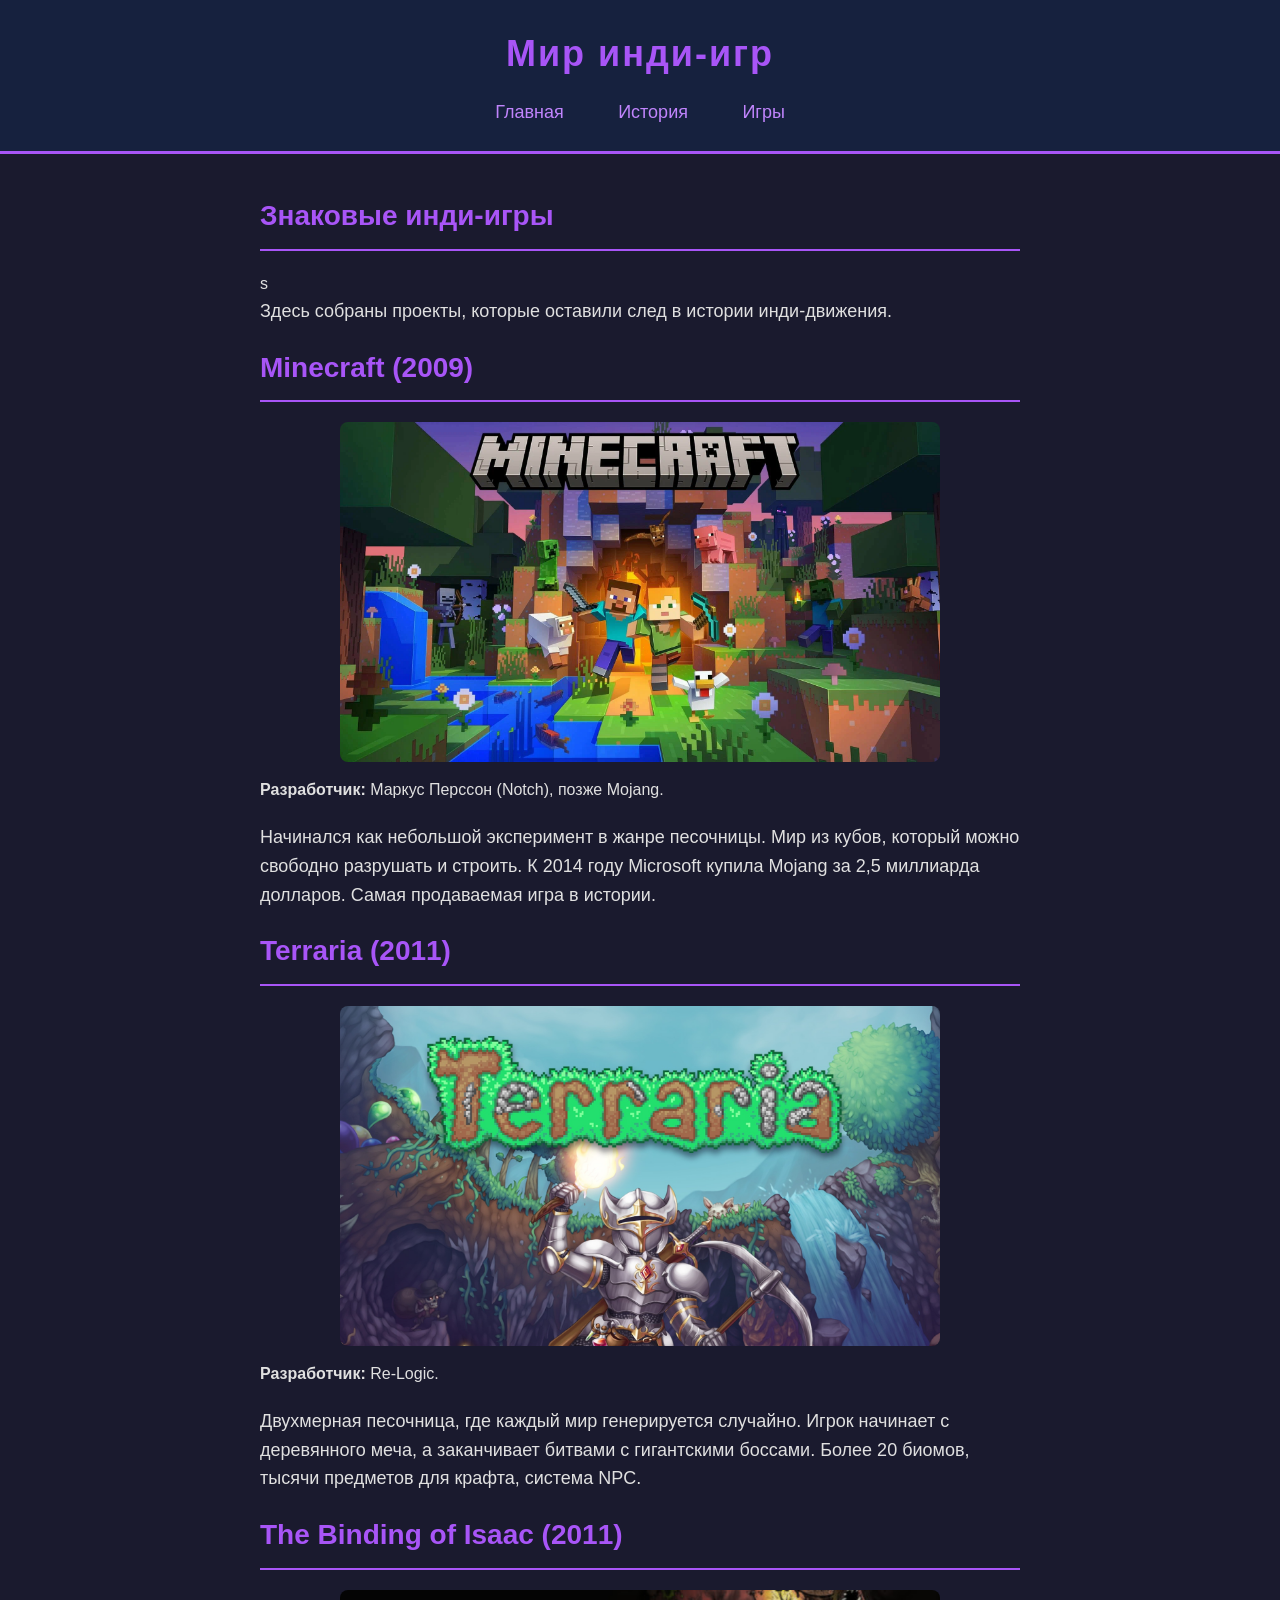
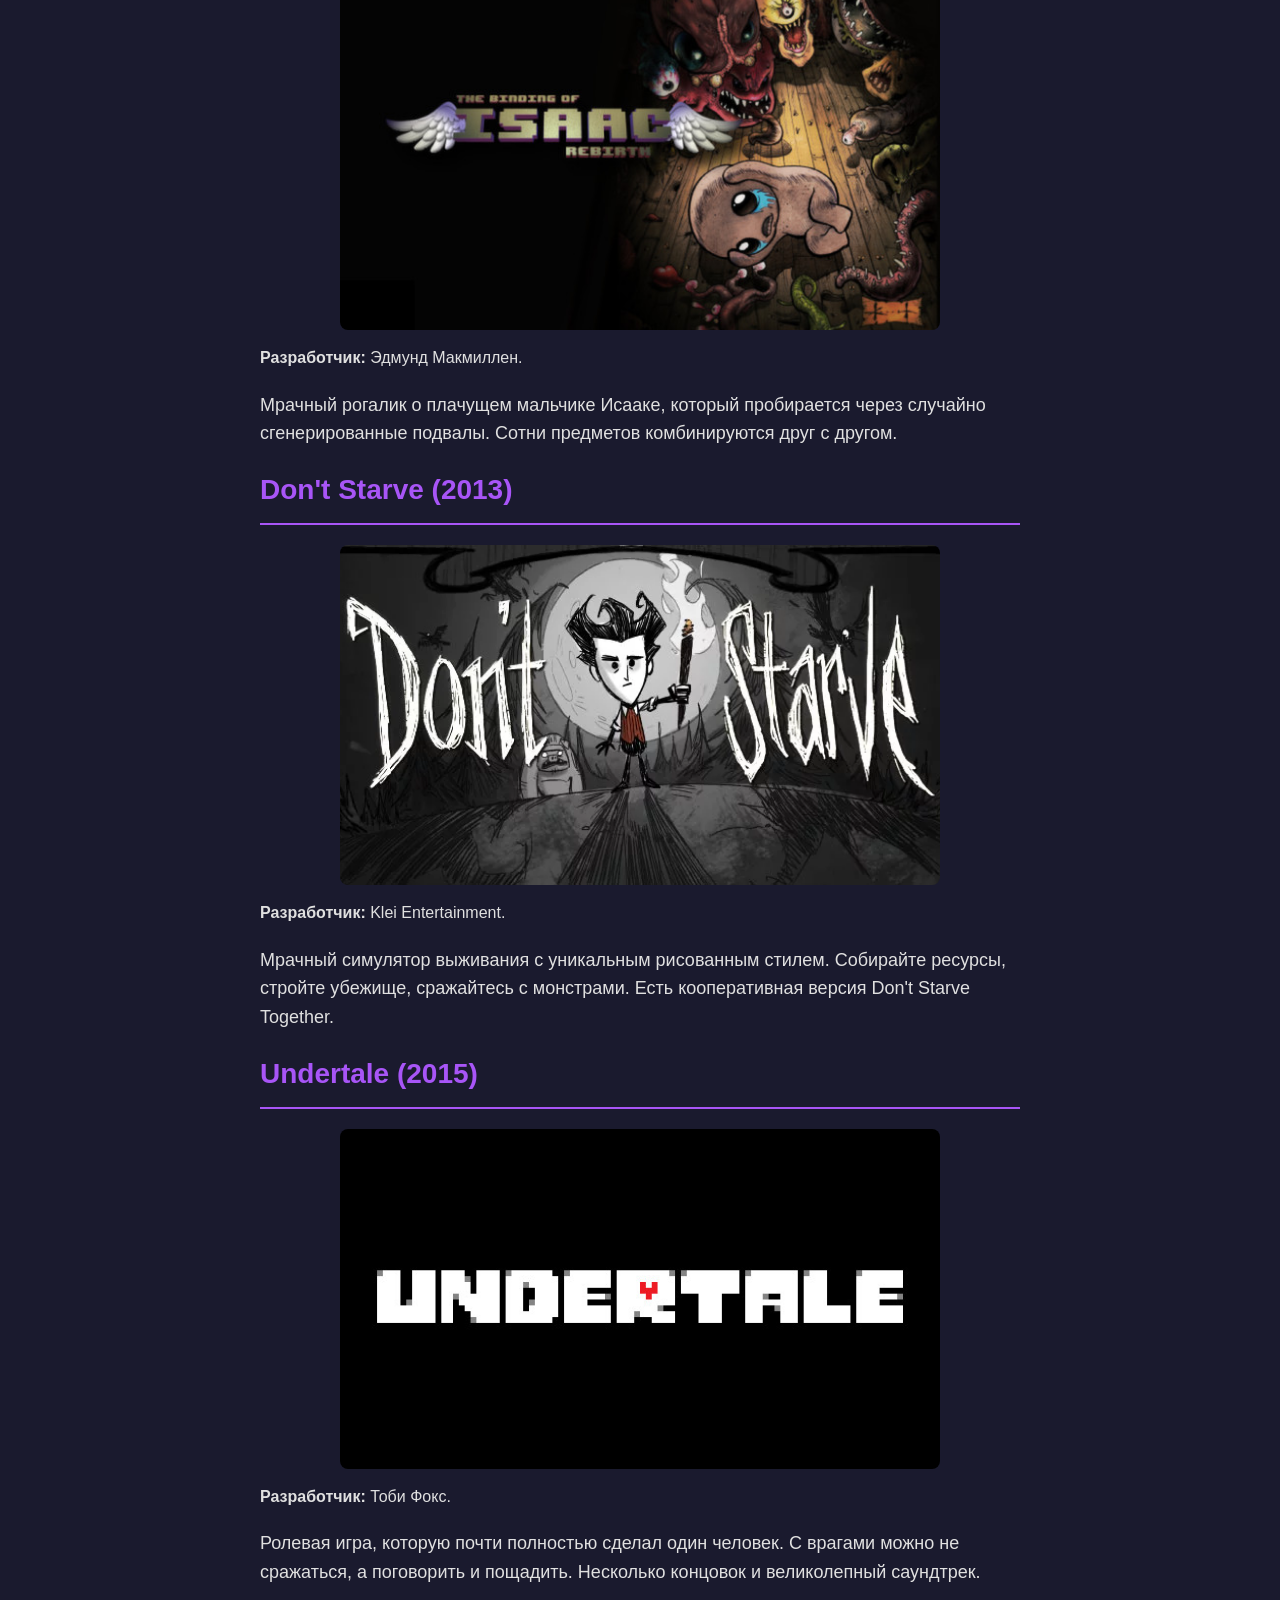
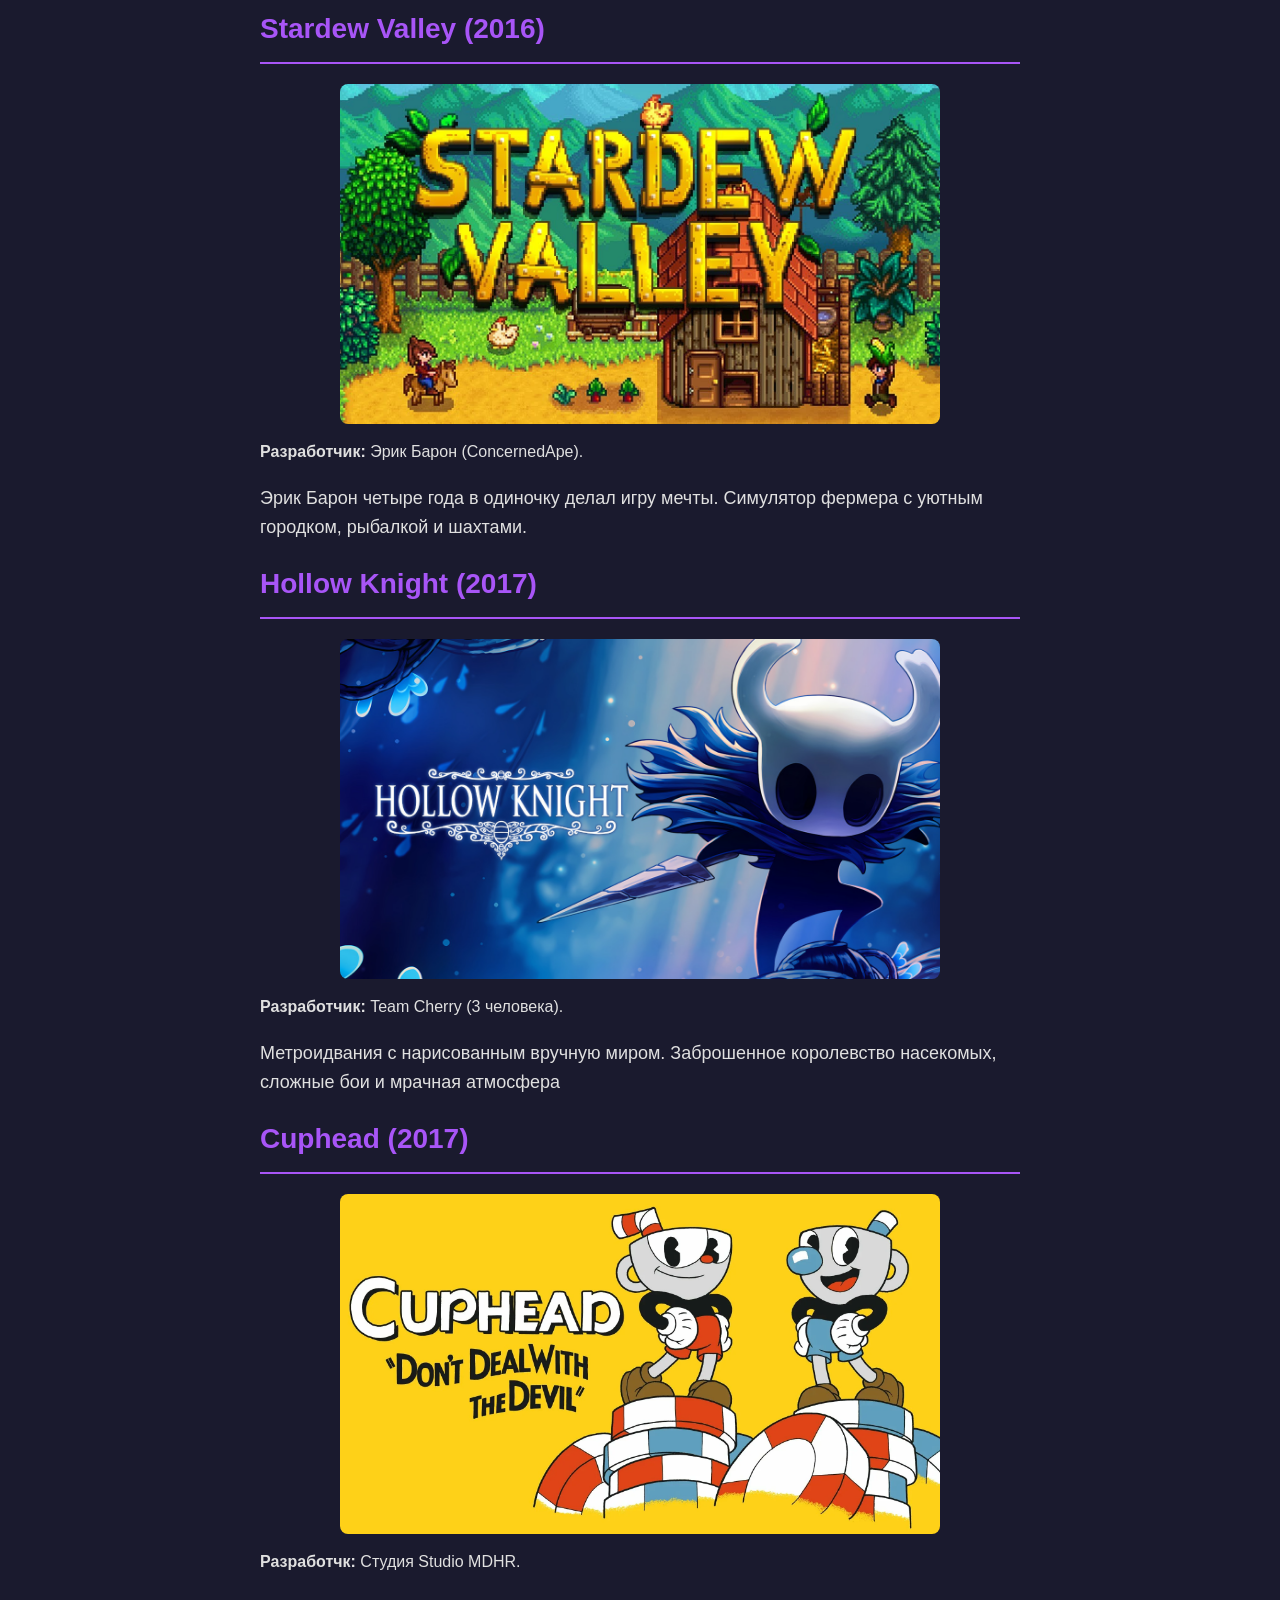
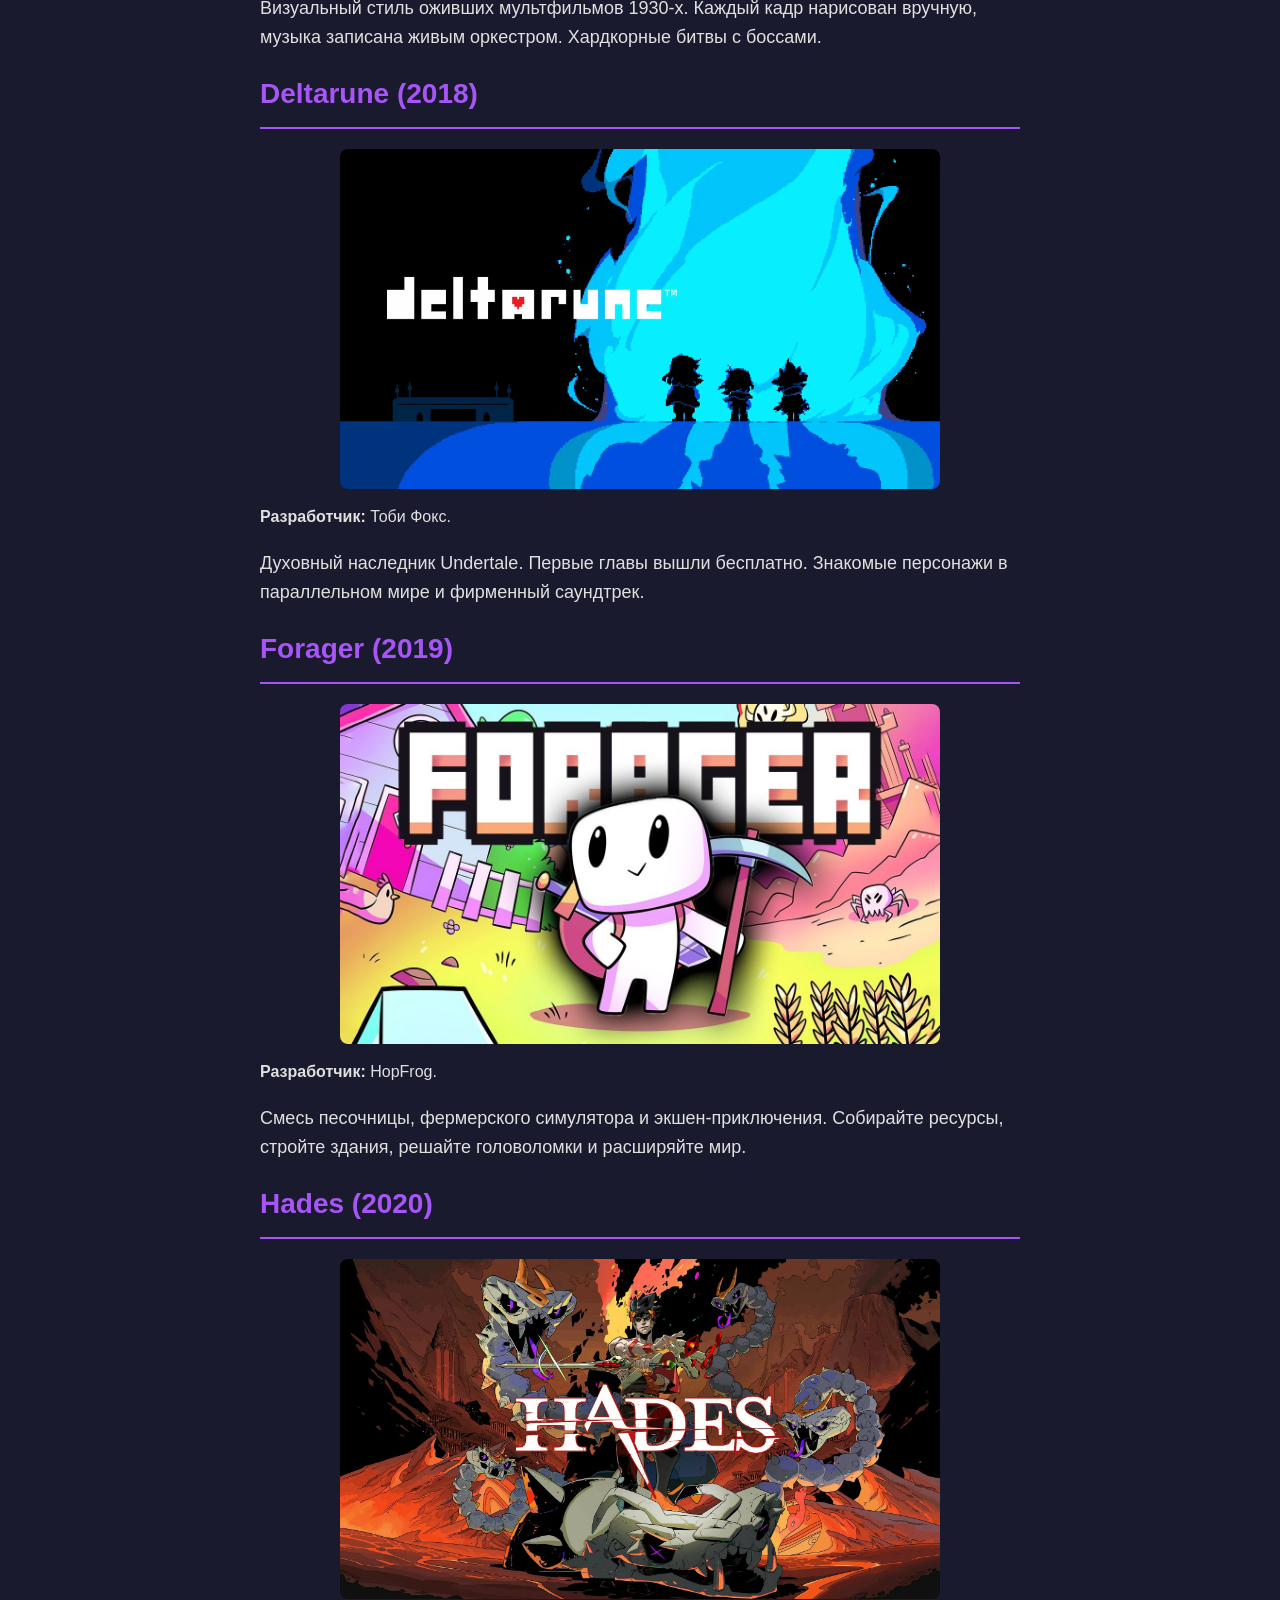
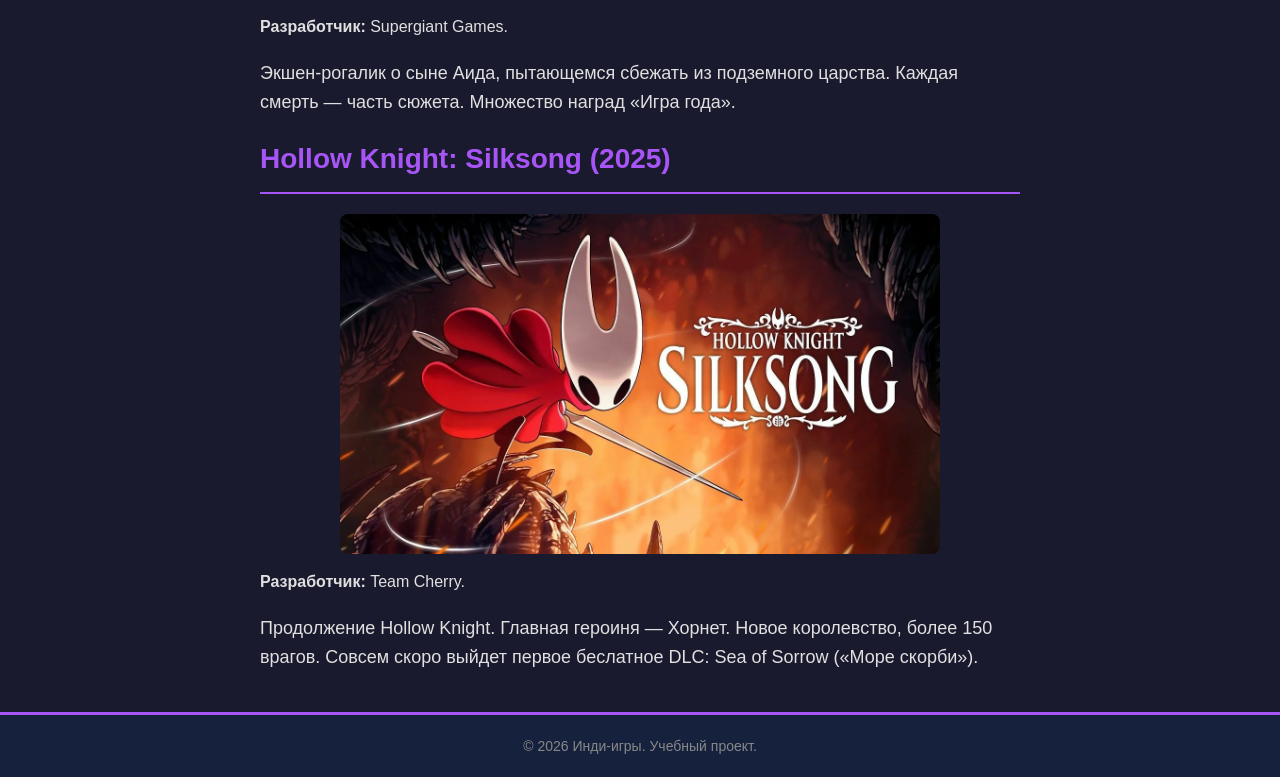
==== games.html @ d83503a0 "Первый коммит" ====
<!DOCTYPE html>
<html lang="ru">
<head>
    <meta charset="UTF-8">
    <meta name="viewport" content="width=device-width, initial-scale=1.0">
    <title>Инди-игры — Игры</title>
    <link rel="stylesheet" href="css/style.css">
</head>
<body>
    <header>
        <h1>Мир инди-игр</h1>
        <nav>
            <a href="index.html">Главная</a>
            <a href="history.html">История</a>
            <a href="games.html">Игры</a>
        </nav>
    </header>
    <main>
        <h2>Знаковые инди-игры</h2>s
        
        <p>Здесь собраны проекты, которые оставили след в истории инди-движения.</p>
        
        <h2>Minecraft (2009)</h2>
        <img src="img/minecraft.jpg" alt="Minecraft"
        <p><strong>Разработчик:</strong> Маркус Перссон (Notch), позже Mojang.</p>
        <p>Начинался как небольшой эксперимент в жанре песочницы. Мир из кубов, который можно свободно разрушать и строить. К 2014 году Microsoft купила Mojang за 2,5 миллиарда долларов. Самая продаваемая игра в истории.</p>
        
        <h2>Terraria (2011)</h2>
        <img src="img/terraria.jpg" alt="Terraria"
        <p><strong>Разработчик:</strong> Re-Logic.</p>
        <p>Двухмерная песочница, где каждый мир генерируется случайно. Игрок начинает с деревянного меча, а заканчивает битвами с гигантскими боссами. Более 20 биомов, тысячи предметов для крафта, система NPC.</p>
        
        <h2>The Binding of Isaac (2011)</h2>
        <img src="img/isaac.jpg" alt="The Binding of Isaac"
        <p><strong>Разработчик:</strong> Эдмунд Макмиллен.</p>
        <p>Мрачный рогалик о плачущем мальчике Исааке, который пробирается через случайно сгенерированные подвалы. Сотни предметов комбинируются друг с другом.</p>
        
        <h2>Don't Starve (2013)</h2>
        <img src="img/dontstarve.jpg" alt="Don't Starve"
        <p><strong>Разработчик:</strong> Klei Entertainment.</p>
        <p>Мрачный симулятор выживания с уникальным рисованным стилем. Собирайте ресурсы, стройте убежище, сражайтесь с монстрами. Есть кооперативная версия Don't Starve Together.</p>
        
        <h2>Undertale (2015)</h2>
        <img src="img/undertale.jpg" alt="Undertale"
        <p><strong>Разработчик:</strong> Тоби Фокс.</p>
        <p>Ролевая игра, которую почти полностью сделал один человек. С врагами можно не сражаться, а поговорить и пощадить. Несколько концовок и великолепный саундтрек.</p>
        
        <h2>Stardew Valley (2016)</h2>
        <img src="img/stardew.jpg" alt="Stardew Valley" 
        <p><strong>Разработчик:</strong> Эрик Барон (ConcernedApe).</p>
        <p>Эрик Барон четыре года в одиночку делал игру мечты. Симулятор фермера с уютным городком, рыбалкой и шахтами.</p>
        
        <h2>Hollow Knight (2017)</h2>
        <img src="img/hollowknight.jpg" alt="Hollow Knight"
        <p><strong>Разработчик:</strong> Team Cherry (3 человека).</p>
        <p>Метроидвания с нарисованным вручную миром. Заброшенное королевство насекомых, сложные бои и мрачная атмосфера </p>
        
        <h2>Cuphead (2017)</h2>
        <img src="img/cuphead.jpg" alt="Cuphead"
        <p><strong>Разработчк:</strong> Студия Studio MDHR.</p>
        <p>Визуальный стиль оживших мультфильмов 1930-х. Каждый кадр нарисован вручную, музыка записана живым оркестром. Хардкорные битвы с боссами.</p>
        
        <h2>Deltarune (2018)</h2>
        <img src="img/deltarune.jpg" alt="Deltarune"
        <p><strong>Разработчик:</strong> Тоби Фокс.</p>
        <p>Духовный наследник Undertale. Первые главы вышли бесплатно. Знакомые персонажи в параллельном мире и фирменный саундтрек.</p>
        
        <h2>Forager (2019)</h2>
        <img src="img/forager.jpg" alt="Forager"
        <p><strong>Разработчик:</strong> HopFrog.</p>
        <p>Смесь песочницы, фермерского симулятора и экшен-приключения. Собирайте ресурсы, стройте здания, решайте головоломки и расширяйте мир.</p>
        
        <h2>Hades (2020)</h2>
        <img src="img/hades.jpg" alt="Hades"
        <p><strong>Разработчик:</strong> Supergiant Games.</p>
        <p>Экшен-рогалик о сыне Аида, пытающемся сбежать из подземного царства. Каждая смерть — часть сюжета. Множество наград «Игра года».</p>
        
        <h2>Hollow Knight: Silksong (2025)</h2>
        <img src="img/silksong.jpg" alt="Hollow Knight Silksong"
        <p><strong>Разработчик:</strong> Team Cherry.</p>
        <p>Продолжение Hollow Knight. Главная героиня — Хорнет. Новое королевство, более 150 врагов. Совсем скоро выйдет первое беслатное DLC: Sea of Sorrow («Море скорби»).</p>
    </main>
    <footer>
        <p>© 2026 Инди-игры. Учебный проект.</p>
    </footer>
</body>
</html>
---- css/style.css ----
* {
    margin: 0;
    padding: 0;
    box-sizing: border-box;
}

body {
    font-family: 'Segoe UI', Tahoma, Geneva, Verdana, sans-serif;
    background-color: #1a1a2e;
    color: #e0e0e0;
    line-height: 1.6;
}

header {
    background-color: #16213e;
    padding: 25px 0;
    text-align: center;
    border-bottom: 3px solid #a855f7;
}

header h1 {
    font-size: 36px;
    color: #a855f7;
    letter-spacing: 2px;
    margin-bottom: 15px;
}

nav a {
    color: #c084fc;
    text-decoration: none;
    margin: 0 15px;
    font-size: 18px;
    padding: 5px 10px;
    transition: 0.3s;
    border-radius: 5px;
}

nav a:hover {
    color: #fff;
    background-color: #a855f7;
}

main {
    max-width: 800px;
    margin: 40px auto;
    padding: 0 20px;
    min-height: 60vh;
}

main h2 {
    font-size: 28px;
    color: #a855f7;
    margin-bottom: 20px;
    border-bottom: 2px solid #a855f7;
    padding-bottom: 10px;
}

main p {
    margin-bottom: 20px;
    font-size: 18px;
}

footer {
    background-color: #16213e;
    text-align: center;
    padding: 20px 0;
    border-top: 3px solid #a855f7;
    color: #888;
    font-size: 14px;
}main a {
    color: #c084fc;
}main img {
    width: 100%;
    max-width: 600px;
    height: 340px;
    object-fit: cover;
    margin-bottom: 15px;
    border-radius: 8px;
    display: block;
    margin-left: auto;
    margin-right: auto;
}
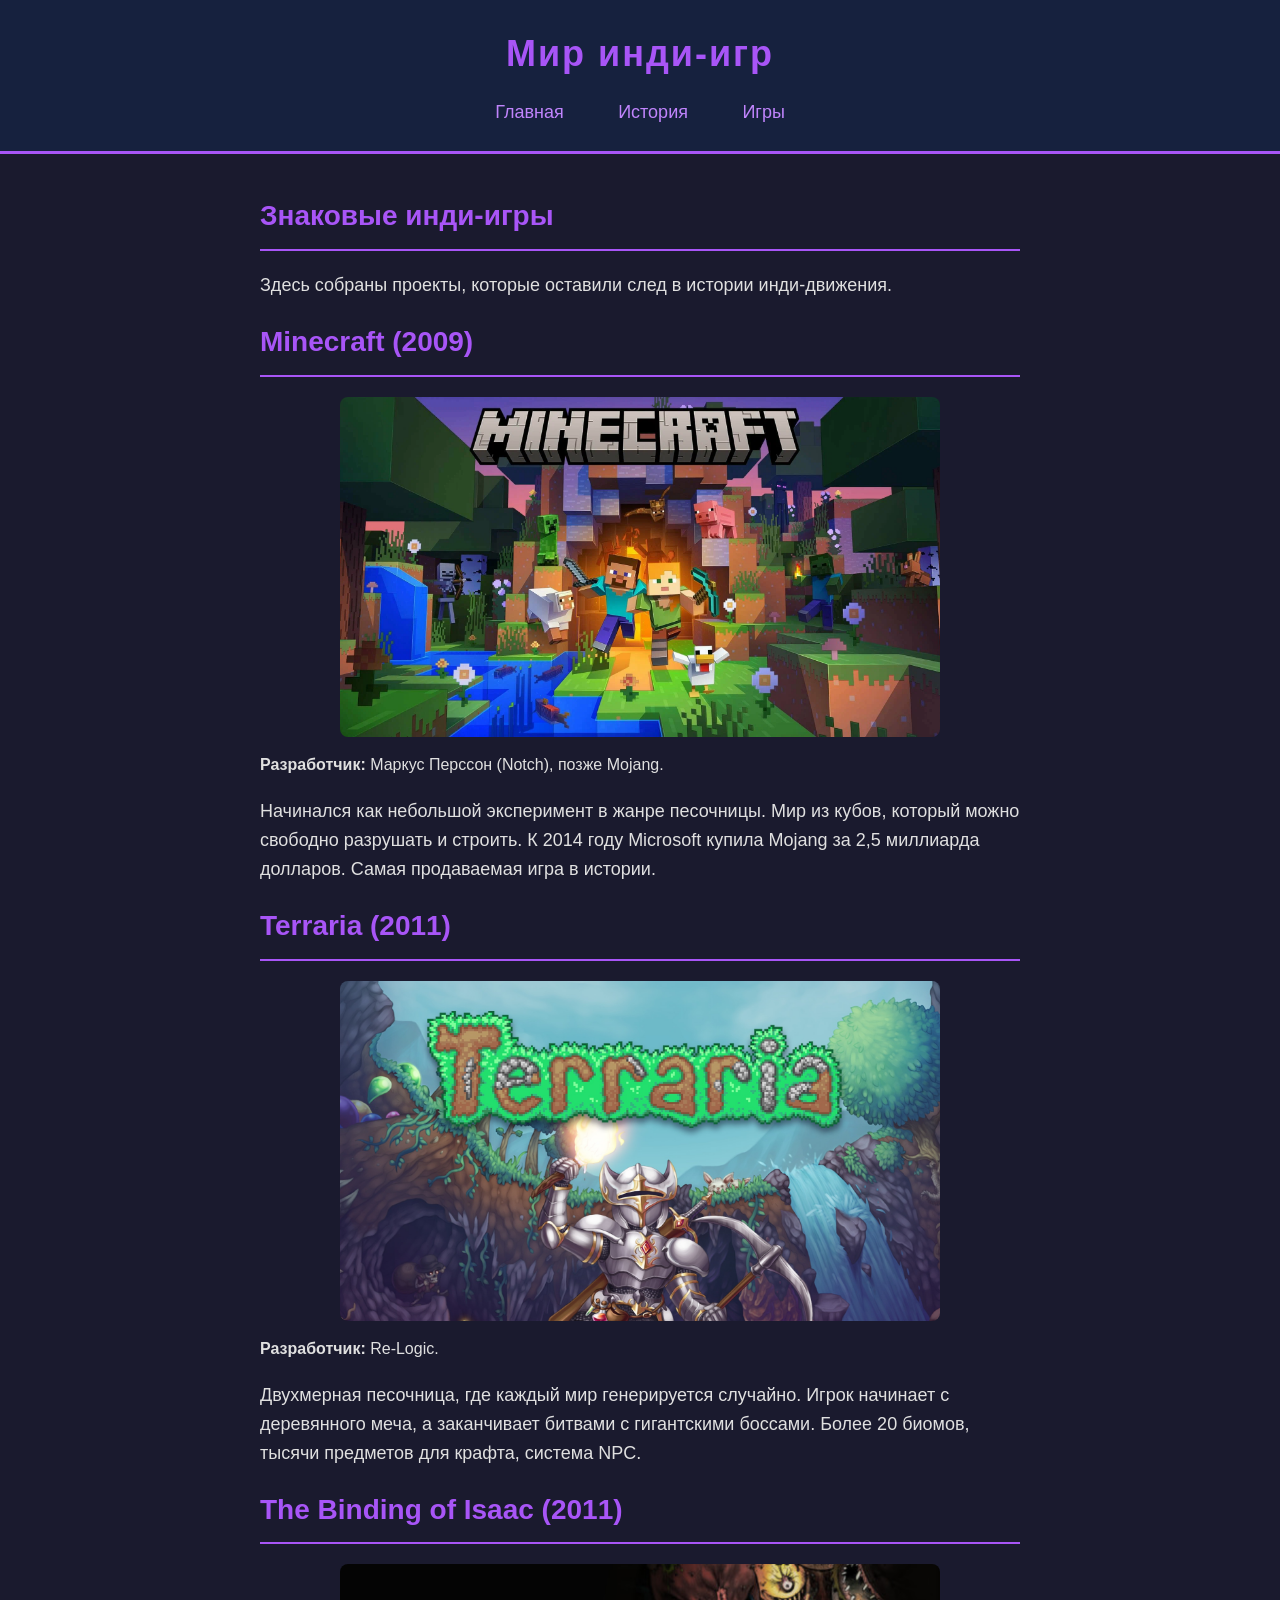
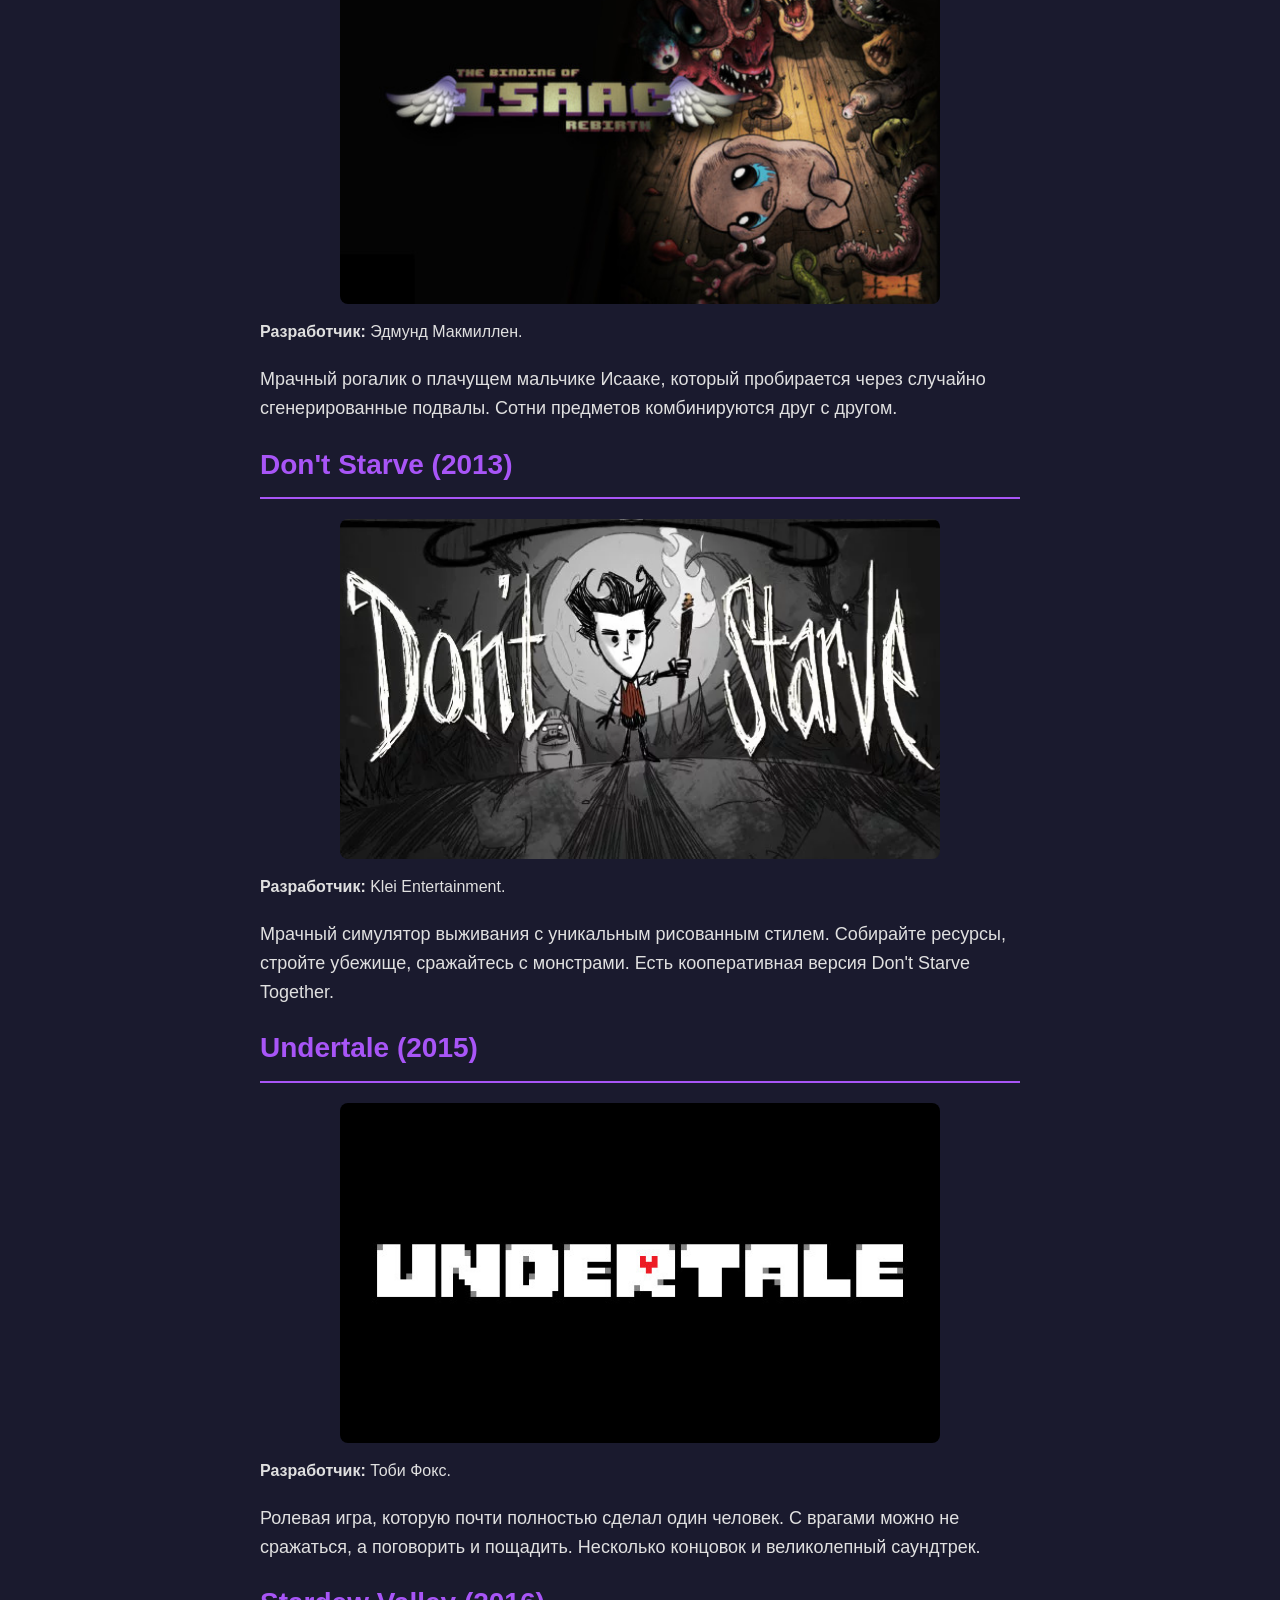
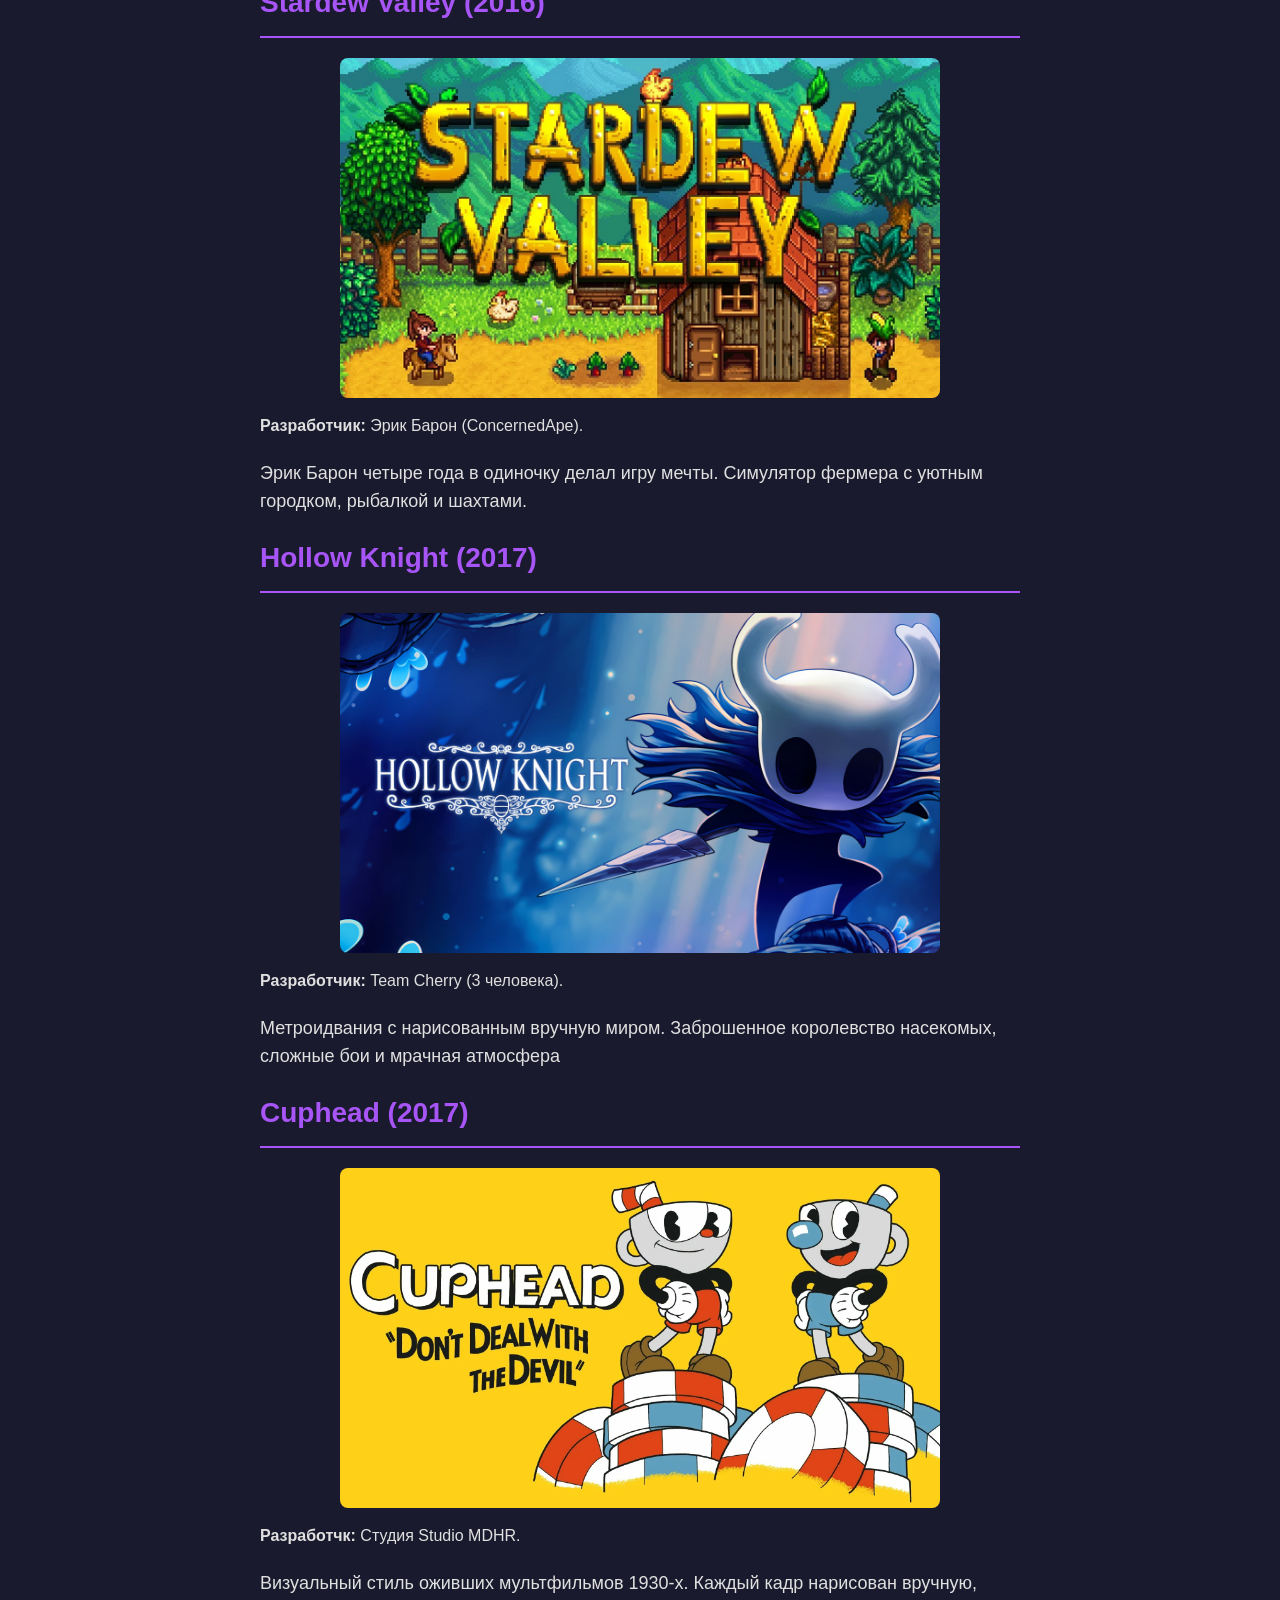
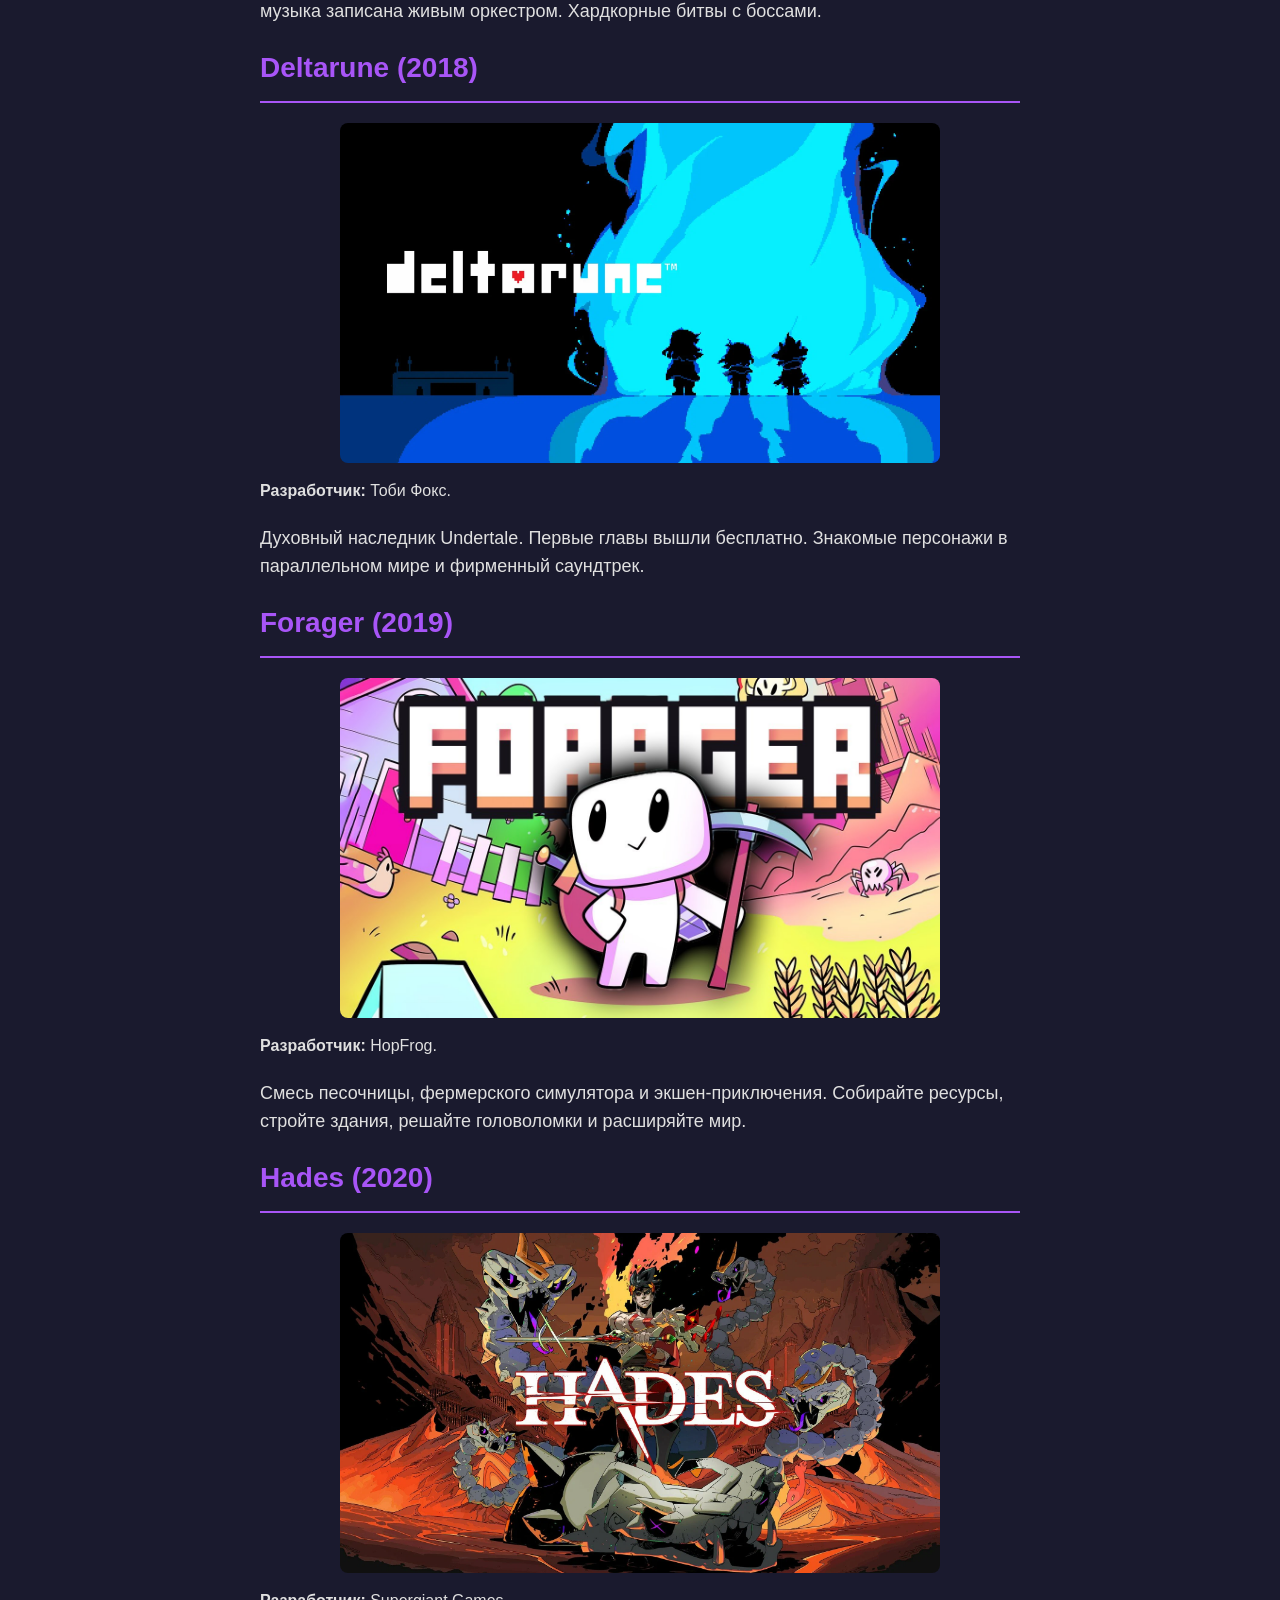
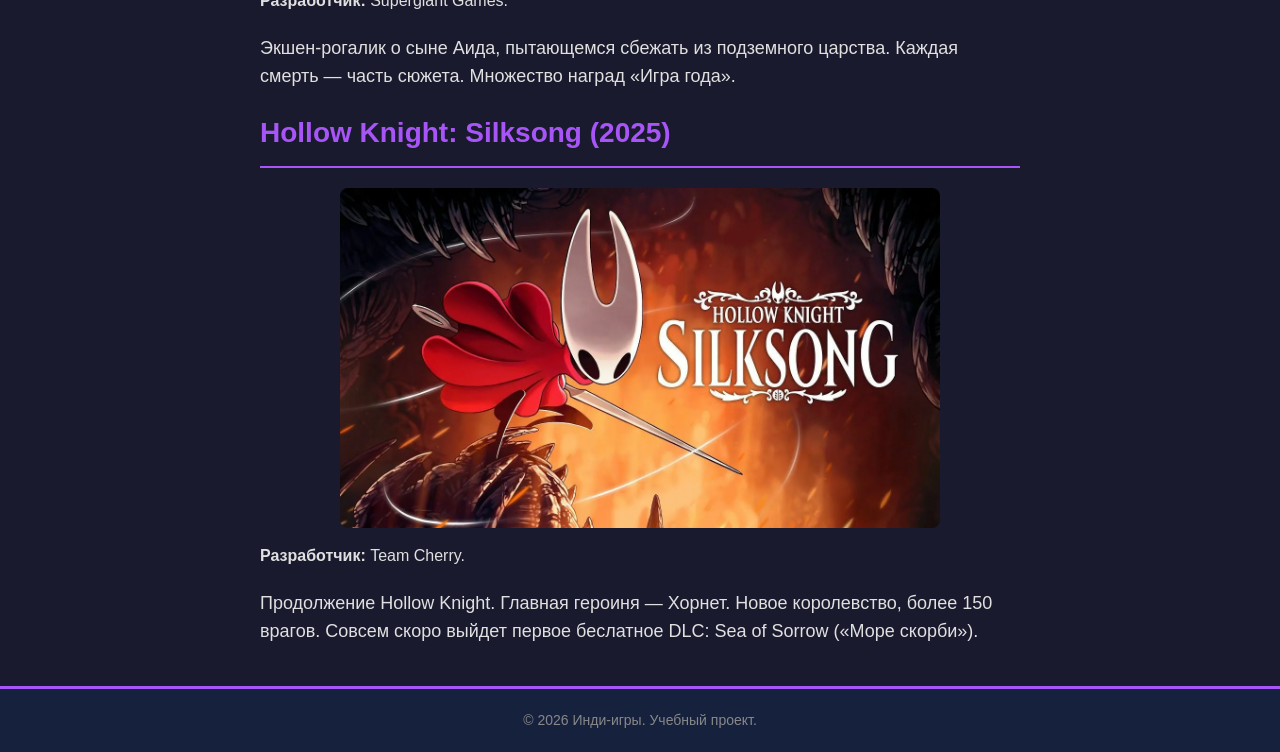
==== commit 3e284da1: "Исправил опечатку" ====
--- a/games.html
+++ b/games.html
@@ -16,7 +16,7 @@
         </nav>
     </header>
     <main>
-        <h2>Знаковые инди-игры</h2>s
+        <h2>Знаковые инди-игры</h2>
         
         <p>Здесь собраны проекты, которые оставили след в истории инди-движения.</p>
         
